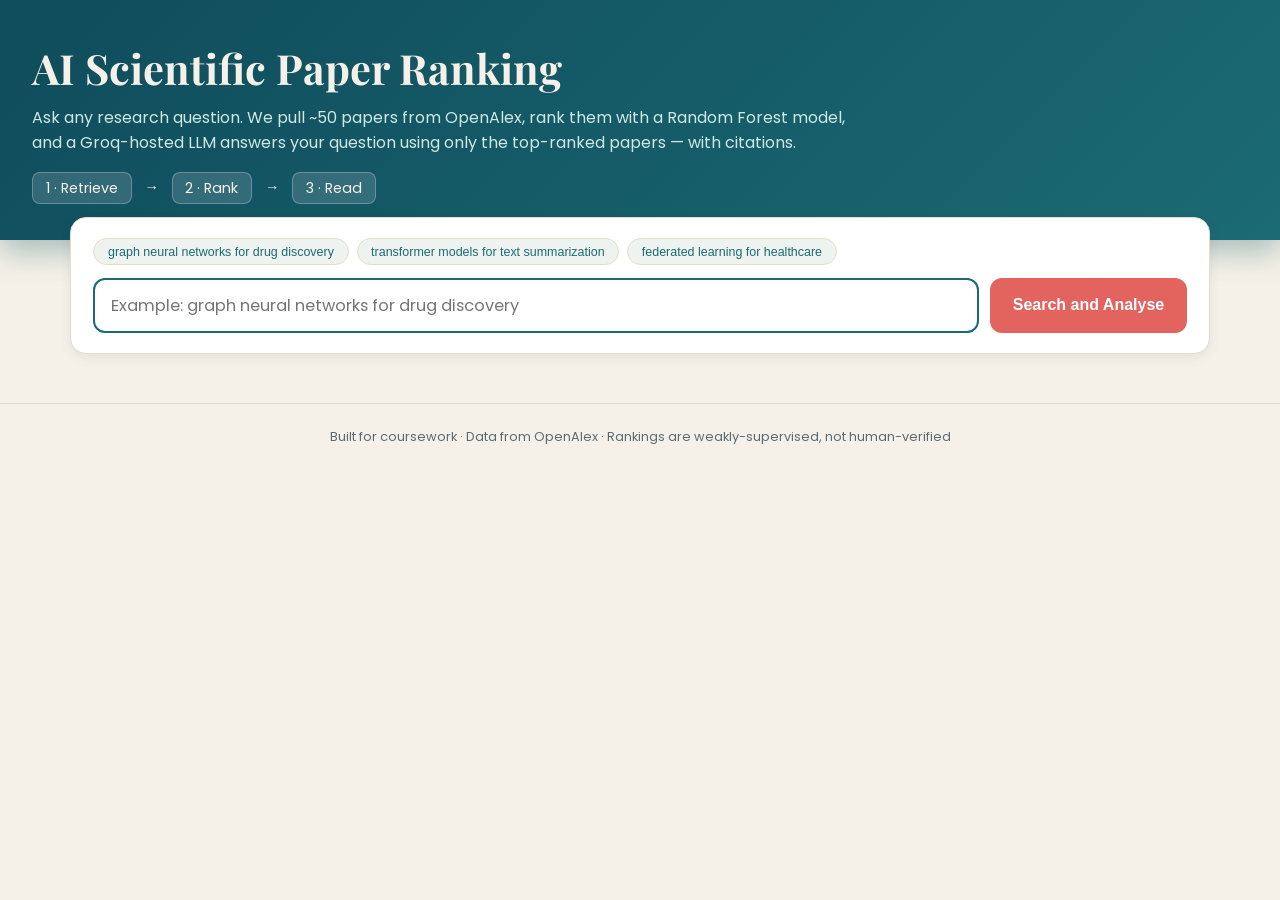
==== index.html @ 461573b6 "Research_paper" ====
<!DOCTYPE html>
<html lang="en">
<head>
<meta charset="UTF-8" />
<meta name="viewport" content="width=device-width, initial-scale=1.0" />
<title>AI Scientific Paper Ranking</title>
<link rel="icon" href="data:image/svg+xml,%3Csvg xmlns='http://www.w3.org/2000/svg' viewBox='0 0 100 100'%3E%3Ctext y='.9em' font-size='80'%3E%F0%9F%93%9A%3C/text%3E%3C/svg%3E" />
<link rel="preconnect" href="https://fonts.googleapis.com" />
<link rel="preconnect" href="https://fonts.gstatic.com" crossorigin />
<link href="https://fonts.googleapis.com/css2?family=Playfair+Display:wght@600;700&family=Poppins:wght@400;500;600&display=swap" rel="stylesheet" />
<script src="https://cdn.plot.ly/plotly-2.35.2.min.js" charset="utf-8"></script>
<link rel="stylesheet" href="style.css" />
</head>
<body>

<header class="hero">
  <h1>AI Scientific Paper Ranking</h1>
  <p>Ask any research question. We pull ~50 papers from OpenAlex, rank them with a Random Forest model,
     and a Groq-hosted LLM answers your question using only the top-ranked papers — with citations.</p>
  <div class="steps">
    <span>1 · Retrieve</span><span class="arrow">→</span>
    <span>2 · Rank</span><span class="arrow">→</span>
    <span>3 · Read</span>
  </div>
</header>

<main class="container">

  <section class="card search-card">
    <div class="chip-row">
      <button class="chip" data-query="graph neural networks for drug discovery">graph neural networks for drug discovery</button>
      <button class="chip" data-query="transformer models for text summarization">transformer models for text summarization</button>
      <button class="chip" data-query="federated learning for healthcare">federated learning for healthcare</button>
    </div>
    <form id="searchForm" class="search-row">
      <input id="queryInput" type="text" autocomplete="off" placeholder="Example: graph neural networks for drug discovery" aria-label="Research question" />
      <button id="searchBtn" type="submit" class="primary-btn">Search and Analyse</button>
    </form>
    <div id="loading" class="loading hidden">Fetching papers from OpenAlex and ranking them…</div>
    <div id="errorBox" class="error-box hidden" role="alert"></div>
  </section>

  <section id="results" class="hidden">

    <section class="card rag-card">
      <div class="section-head">
        <h2>AI Answer (RAG)</h2>
        <div class="rag-controls">
          <label for="topK">Papers read: <output id="topKValue">5</output></label>
          <input type="range" id="topK" min="3" max="8" value="5" />
          <button id="generateBtn" class="primary-btn small">Generate answer</button>
        </div>
      </div>
      <div id="ragLoading" class="loading hidden">Asking the model to read the papers…</div>
      <div id="ragError" class="error-box hidden" role="alert"></div>
      <div id="ragAnswer" class="answer hidden"></div>
      <details id="ragSourcesWrap" class="sources hidden">
        <summary>Sources the AI used</summary>
        <ol id="ragSources"></ol>
      </details>
    </section>

    <section class="card">
      <h2>Dataset overview</h2>
      <div id="metrics" class="metric-grid"></div>
    </section>

    <section class="card">
      <h2>Top 5 Papers (auto-selected)</h2>
      <div id="topPapers"></div>
    </section>

    <section class="card">
      <h2>Visualizations</h2>
      <div class="chart-grid">
        <div id="chartTop" class="chart"></div>
        <div id="chartScatter" class="chart"></div>
        <div id="chartYears" class="chart"></div>
        <div id="chartOpenAccess" class="chart"></div>
      </div>
      <div id="chartImportance" class="chart wide"></div>
    </section>

    <section class="card">
      <h2>What the results say</h2>
      <ul id="interpretation" class="interp"></ul>
    </section>

    <section class="card">
      <div class="section-head">
        <h2>Complete dataset</h2>
        <button id="csvBtn" class="secondary-btn">Download CSV</button>
      </div>
      <div class="table-wrap">
        <table id="datasetTable">
          <thead><tr><th>Rank</th><th>Title</th><th>Authors</th><th>Year</th><th>Citations</th><th>Access</th><th>Sim.</th><th>Score</th><th></th></tr></thead>
          <tbody></tbody>
        </table>
      </div>
    </section>

    <section class="card method">
      <h2>Honest method notes</h2>
      <p>Ranking scores are predictions of a <strong>proxy formula</strong> (0.45·similarity + 0.25·citations + 0.15·recency + 0.10·open-access + 0.05·length + 0.05·similarity×citations),
      learned by a Random Forest. This is <strong>weak supervision by formula, not human relevance labels</strong>.
      Open access ≠ quality; citations favour older work; ~50 papers is one search sample, not the full literature.
      The AI answer is generated text — verify against the cited papers.</p>
    </section>

  </section>
</main>

<footer>Built for coursework · Data from OpenAlex · Rankings are weakly-supervised, not human-verified</footer>
<script src="app.js"></script>
</body>
</html>
---- style.css ----
:root {
  --teal-dark: #0f4c5c;
  --teal: #134e5e;
  --teal-light: #1b6a74;
  --cream: #f5f1e8;
  --card: #ffffff;
  --border: #e4ddcb;
  --coral: #e3645f;
  --coral-dark: #c94f4b;
  --text: #134e5e;
  --muted: #5b6b74;
}

* { box-sizing: border-box; }

body {
  margin: 0;
  background: var(--cream);
  font-family: 'Poppins', sans-serif;
  color: var(--text);
}

.hero {
  background: linear-gradient(135deg, var(--teal-dark) 0%, var(--teal-light) 100%);
  color: #f5f1e8;
  padding: 2.5rem 2rem 2.2rem;
  box-shadow: 0 10px 30px rgba(15, 76, 92, 0.35);
}
.hero h1 {
  font-family: 'Playfair Display', serif; font-size: 2.6rem; margin: 0 0 0.6rem; font-weight: 700;
}
.hero p { color: #cfe8e4; max-width: 820px; line-height: 1.6; margin: 0 0 1rem; }
.steps { display: flex; gap: 0.8rem; flex-wrap: wrap; font-size: 0.9rem; }
.steps span { background: rgba(255,255,255,0.14); border: 1px solid rgba(255,255,255,0.25); padding: 0.3rem 0.8rem; border-radius: 8px; }
.steps .arrow { background: transparent; border: none; padding: 0.3rem 0; }

.container { max-width: 1180px; margin: -1.4rem auto 0; padding: 0 1.25rem 2rem; position: relative; }

.card {
  background: var(--card); border: 1px solid var(--border); border-radius: 16px;
  padding: 1.25rem 1.4rem; margin-bottom: 1.1rem; box-shadow: 0 4px 12px rgba(19, 78, 94, 0.08);
}
h2 { font-family: 'Playfair Display', serif; color: var(--teal); font-size: 1.35rem; margin: 0.2rem 0 0.8rem; }

.chip-row { display: flex; flex-wrap: wrap; gap: 0.5rem; margin-bottom: 0.8rem; }
.chip {
  background: #eef3ef; border: 1px solid var(--border); color: var(--teal-light);
  border-radius: 999px; padding: 0.35rem 0.85rem; font-size: 0.78rem; cursor: pointer; transition: 0.15s;
}
.chip:hover { background: #ddeae4; transform: translateY(-1px); }

.search-row { display: flex; gap: 0.7rem; }
#queryInput {
  flex: 1; border: 2px solid var(--teal-light); border-radius: 12px;
  padding: 0.8rem 1rem; font-size: 1.02rem; font-family: inherit; outline: none;
}
#queryInput:focus { box-shadow: 0 0 0 4px rgba(27, 106, 116, 0.2); }

.primary-btn {
  background: var(--coral); color: #fff; border: none; border-radius: 12px;
  padding: 0.8rem 1.4rem; font-size: 1rem; font-weight: 600; cursor: pointer; transition: 0.15s; white-space: nowrap;
}
.primary-btn:hover { background: var(--coral-dark); transform: translateY(-2px); box-shadow: 0 6px 16px rgba(227, 100, 95, 0.4); }
.primary-btn:disabled { opacity: 0.6; cursor: wait; transform: none; box-shadow: none; }
.primary-btn.small { padding: 0.55rem 1.1rem; font-size: 0.9rem; }

.secondary-btn {
  background: #fff; color: var(--teal); border: 2px solid var(--teal-light); border-radius: 10px;
  padding: 0.5rem 1.1rem; font-weight: 600; cursor: pointer; transition: 0.15s;
}
.secondary-btn:hover { background: var(--teal); color: #fff; }

.loading { margin-top: 0.8rem; color: var(--teal); border-left: 4px solid var(--teal); background: #edf3f0; padding: 0.6rem 1rem; border-radius: 6px; }
.error-box { margin-top: 0.8rem; color: var(--coral-dark); border-left: 4px solid var(--coral); background: #fdeeec; padding: 0.6rem 1rem; border-radius: 6px; }
.hidden { display: none !important; }

.section-head { display: flex; justify-content: space-between; align-items: center; gap: 1rem; flex-wrap: wrap; }
.rag-controls { display: flex; gap: 1rem; align-items: center; flex-wrap: wrap; font-size: 0.9rem; }
.rag-controls input[type="range"] { accent-color: var(--teal); width: 180px; }

.answer {
  background: #fffdf4; border: 1px solid #e9dcbd; border-left: 5px solid var(--coral);
  border-radius: 12px; padding: 1rem 1.2rem; margin-top: 0.8rem; line-height: 1.6; white-space: pre-wrap;
}
.sources { margin-top: 0.8rem; }
.sources summary { cursor: pointer; font-weight: 600; color: var(--teal); }
.sources ol { margin: 0.5rem 0 0; }
.sources a { color: var(--teal); font-weight: 600; text-decoration: none; }
.sources a:hover { text-decoration: underline; }

.metric-grid { display: grid; grid-template-columns: repeat(auto-fit, minmax(160px, 1fr)); gap: 0.8rem; }
.metric { background: #fbfaf5; border: 1px solid var(--border); border-left: 4px solid var(--teal); border-radius: 12px; padding: 0.8rem 1rem; }
.metric .label { font-size: 0.75rem; color: var(--muted); }
.metric .value { font-family: 'Playfair Display', serif; font-size: 1.5rem; font-weight: 700; color: var(--teal); }

.paper-card { border: 1px solid var(--border); border-radius: 12px; padding: 0.9rem 1.1rem; margin-bottom: 0.7rem; background: #ffffff; }
.paper-card h3 { font-size: 1rem; margin: 0 0 0.25rem; color: var(--teal); font-family: 'Poppins', sans-serif; }
.paper-card .meta { font-size: 0.8rem; color: var(--muted); margin-bottom: 0.4rem; }
.progress { height: 8px; background: #e8e4d6; border-radius: 999px; overflow: hidden; margin: 0.4rem 0 0.3rem; }
.progress > div { height: 100%; background: linear-gradient(90deg, var(--teal-light), var(--teal-dark)); border-radius: 999px; }
.paper-card a { color: var(--teal); font-weight: 600; text-decoration: none; font-size: 0.85rem; }

.chart-grid { display: grid; grid-template-columns: 1fr 1fr; gap: 0.8rem; }
@media (max-width: 900px) { .chart-grid { grid-template-columns: 1fr; } }
.chart { height: 380px; border: 1px solid var(--border); border-radius: 12px; padding: 0.3rem; }
.chart.wide { height: 340px; margin-top: 0.8rem; }

.interp { margin: 0; padding-left: 1.2rem; }
.interp li { margin-bottom: 0.5rem; line-height: 1.55; }

.table-wrap { overflow-x: auto; border: 1px solid var(--border); border-radius: 12px; }
table { border-collapse: collapse; width: 100%; font-size: 0.82rem; }
thead th { background: var(--teal-dark); color: #f5f1e8; text-align: left; padding: 0.55rem 0.6rem; position: sticky; top: 0; white-space: nowrap; }
tbody td { border-bottom: 1px solid #ece8da; padding: 0.45rem 0.6rem; vertical-align: top; }
tbody tr:nth-child(even) { background: #fbfaf5; }
tbody tr:hover { background: #eef3ef; }
.title-cell { font-weight: 600; max-width: 380px; }
td a { color: var(--teal); font-weight: 600; text-decoration: none; }

.method p { line-height: 1.6; color: var(--muted); font-size: 0.92rem; }

footer { text-align: center; color: var(--muted); font-size: 0.8rem; padding: 1.5rem 1rem 2rem; border-top: 1px solid var(--border); }
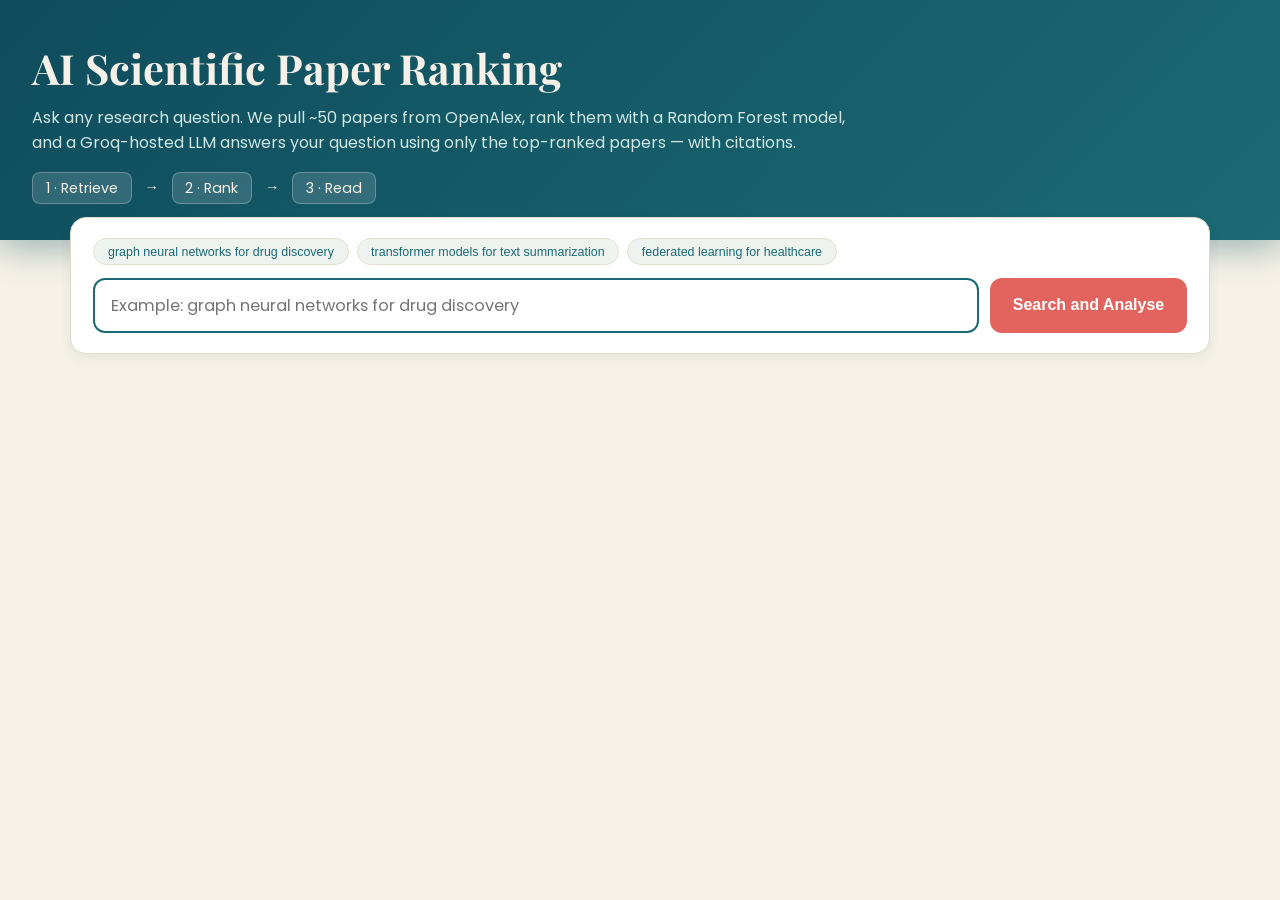
==== commit 0c747a7e: "Research_paper" ====
--- a/index.html
+++ b/index.html
@@ -110,7 +110,6 @@
   </section>
 </main>
 
-<footer>Built for coursework · Data from OpenAlex · Rankings are weakly-supervised, not human-verified</footer>
 <script src="app.js"></script>
 </body>
 </html>
--- a/style.css
+++ b/style.css
@@ -119,4 +119,4 @@
 
 .method p { line-height: 1.6; color: var(--muted); font-size: 0.92rem; }
 
-footer { text-align: center; color: var(--muted); font-size: 0.8rem; padding: 1.5rem 1rem 2rem; border-top: 1px solid var(--border); }
+
